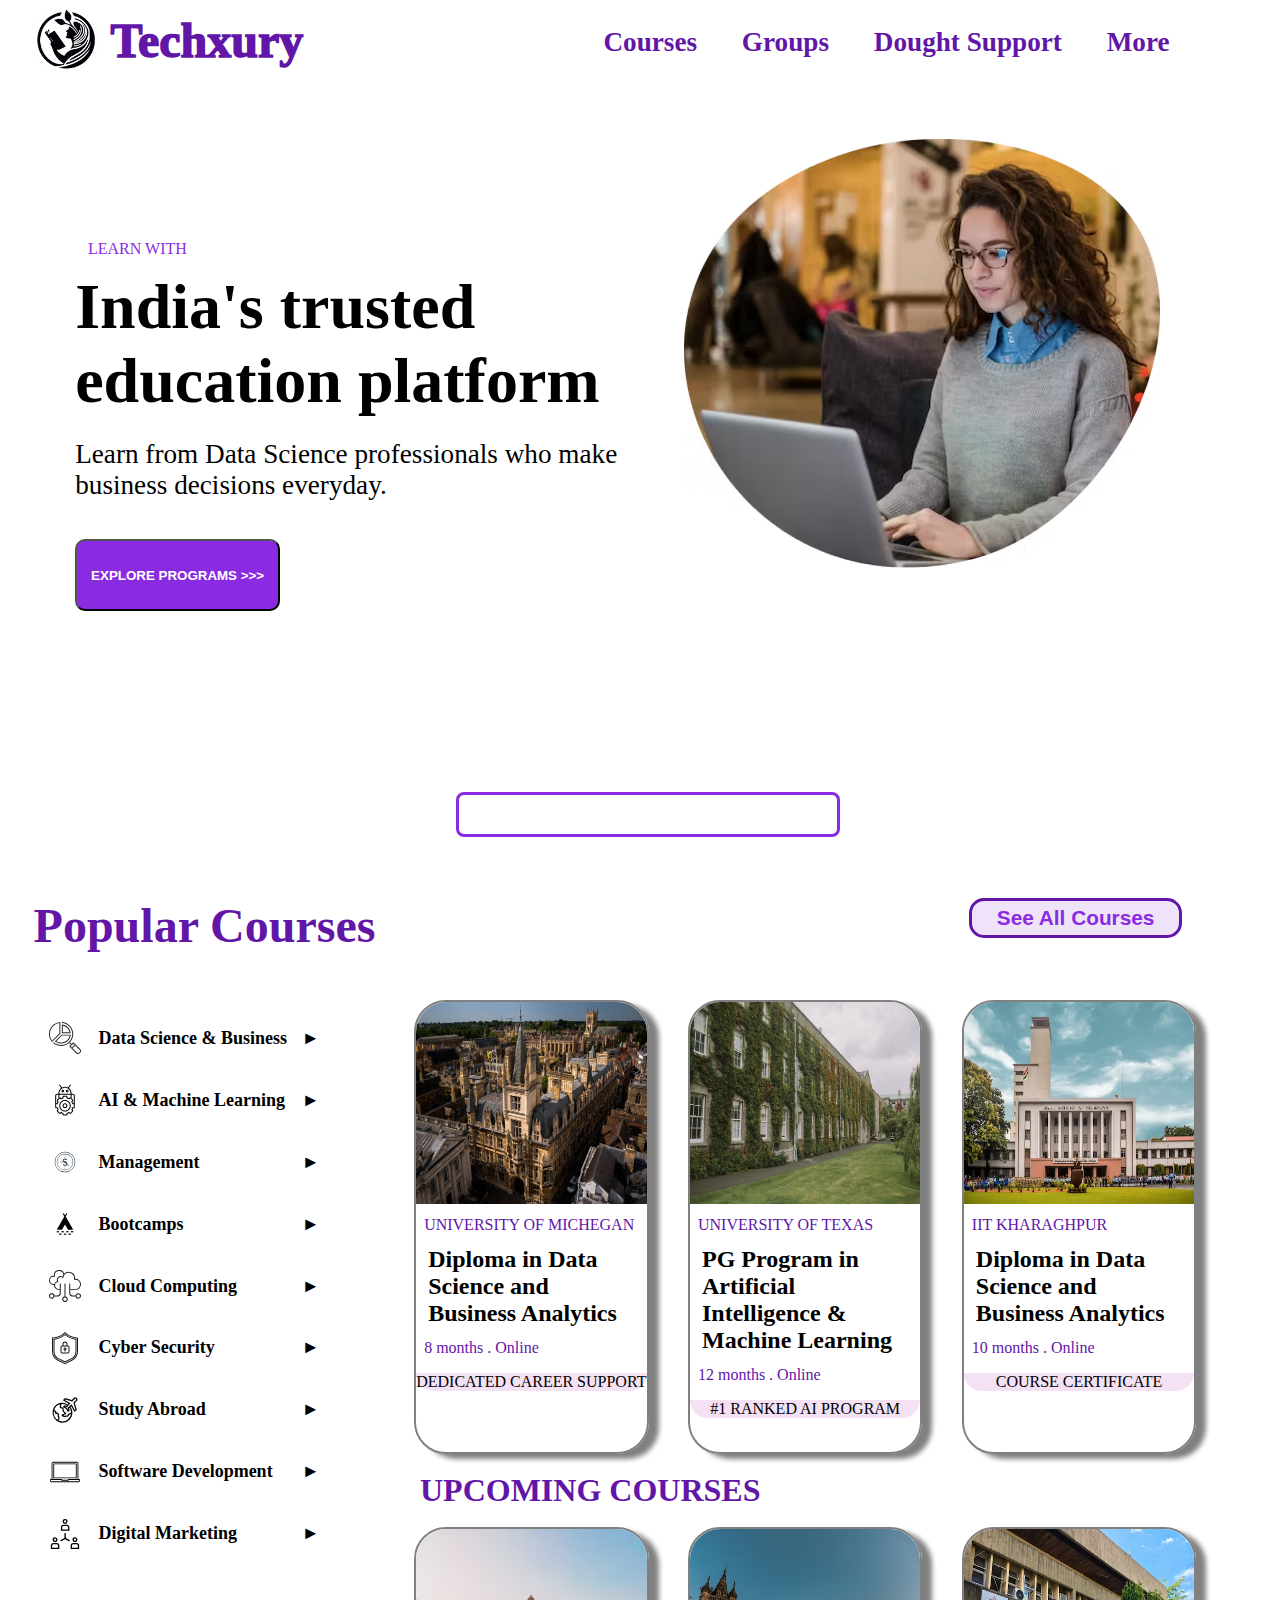
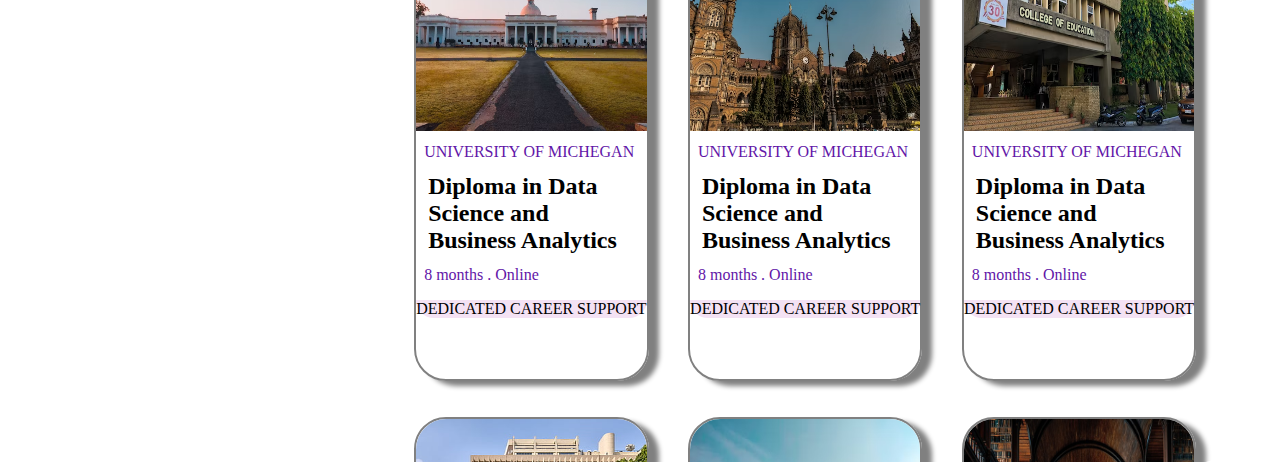
==== index.html @ 31cb226d "make header and body" ====
<!DOCTYPE html>
<html lang="en">
<head>
    <meta charset="UTF-8">
    <meta name="viewport" content="width=device-width, initial-scale=1.0">
    <title>Document</title>
    <link rel="stylesheet" href="./style.css">
</head>
<body>
    <header>

        <div class="navibox">
            <div class="navileft">
                <img src="./images/final LOGO (TECHXURY).png" alt="">
                <div class="comname">Techxury</div>
            </div>
            <div class="naviright">
                <div>Courses</div>
                <div>Groups</div>
                <div>Dought Support</div>
                <div>More</div>
            </div>
        </div>

        <section class="bannerbox" >
            <img src="./images/bannerph1.png" alt="">
            <div class="smallhead">LEARN WITH</div>
            <div class="headcontainer">
                <div class="bannerhead1">India's trusted</div>
                <div class="bannerhead2">education platform</div>
            </div>
            <div class="subheadcontainer">
                <div class="bannertext1">Learn from Data Science professionals who make </div>
                <div class="bannertext2">business decisions everyday.</div>
            </div>

            <button type="button">EXPLORE PROGRAMS >>></button>
        </section>
        <input type="search" name="search" id="search">


    </header>
    <main>

        <div class="bodyheadbox">
            <div class="bodyheadleft">Popular Courses</div>
            <button class="allcoursebutton">See All Courses</button>
        </div>

        <div class="coursecontainerbox">
            <div class="coursenavbox">
                <div class="navboxes firstnavbox">
                    <img src="./images/reshot-icon-analytics-VP8XZLCHKB.svg" alt="">
                    <div class="navname">Data Science & Business </div>
                    <div class="arrow">►</div>
                </div>
                <div class="navboxes">
                    <img src="./images/reshot-icon-android-U8RQTG76K3.svg" alt="">
                    <div class="navname">AI & Machine Learning</div>
                    <div class="arrow">►</div>
                </div>
                <div class="navboxes">
                    <img src="./images/reshot-icon-management-J92FQBN5RC.svg" alt="">
                    <div class="navname">Management</div>
                    <div class="arrow">►</div>
                </div>
                <div class="navboxes">
                    <img src="./images/reshot-icon-camp-8H95Q6STYX.svg" alt="">
                    <div class="navname">Bootcamps</div>
                    <div class="arrow">►</div>
                </div>
                <div class="navboxes">
                    <img src="./images/reshot-icon-cloud-connection-UHNXJLYV67.svg" alt="">
                    <div class="navname">Cloud Computing</div>
                    <div class="arrow">►</div>
                </div>
                <div class="navboxes">
                    <img src="./images/reshot-icon-locked-shield-EXRAHZBMD6.svg" alt="">
                    <div class="navname">Cyber Security</div>
                    <div class="arrow">►</div>
                </div>
                <div class="navboxes">
                    <img src="./images/reshot-icon-travel-abroad-UHRQ52YDG4.svg" alt="">
                    <div class="navname">Study Abroad</div>
                    <div class="arrow">►</div>
                </div>
                <div class="navboxes">
                    <img src="./images/reshot-icon-laptop-Y6XNMWGB8C.svg" alt="">
                    <div class="navname">Software Development</div>
                    <div class="arrow">►</div>
                </div>
                <div class="navboxes">
                    <img src="./images/reshot-icon-affiliate-marketing-LBRESWHDJV.svg" alt="">
                    <div class="navname">Digital Marketing</div>
                    <div class="arrow">►</div>
                </div>
            </div>
            <div class="coursecontainer">
                <div class="courserow1">
                    <div class="course">
                        <img src="./images/democourse2.jpg" alt="">
                        <div class="uniname">UNIVERSITY OF MICHEGAN</div>
                        <div class="coursename">Diploma in Data Science and Business Analytics</div>
                        <div class="coursetime">8 months . Online</div>
                        <div class="specialtext">DEDICATED CAREER SUPPORT</div>
                    </div>
                    <div class="course">
                        <img src="./images/democourse3.jpg" alt="">
                        <div class="uniname">UNIVERSITY OF TEXAS</div>
                        <div class="coursename">PG Program in Artificial Intelligence & Machine Learning</div>
                        <div class="coursetime">12 months . Online</div>
                        <div class="specialtext">#1 RANKED AI PROGRAM</div>
                    </div>
                    <div class="course">
                        <img src="./images/democourse5.avif" alt="">
                        <div class="uniname">IIT KHARAGHPUR</div>
                        <div class="coursename">Diploma in Data Science and Business Analytics</div>
                        <div class="coursetime">10 months . Online</div>
                        <div class="specialtext">COURSE CERTIFICATE</div>
                    </div>
                </div>
                <div class="upcoming">UPCOMING COURSES</div>
                <div class="courserow2">
                    <div class="course">
                        <img src="./images/democourse6.avif" alt="">
                        <div class="uniname">UNIVERSITY OF MICHEGAN</div>
                        <div class="coursename">Diploma in Data Science and Business Analytics</div>
                        <div class="coursetime">8 months . Online</div>
                        <div class="specialtext">DEDICATED CAREER SUPPORT</div>
                    </div>
                    <div class="course">
                        <img src="./images/democourse7.avif" alt="">
                        <div class="uniname">UNIVERSITY OF MICHEGAN</div>
                        <div class="coursename">Diploma in Data Science and Business Analytics</div>
                        <div class="coursetime">8 months . Online</div>
                        <div class="specialtext">DEDICATED CAREER SUPPORT</div>
                    </div>
                    <div class="course">
                        <img src="./images/democourse8.avif" alt="">
                        <div class="uniname">UNIVERSITY OF MICHEGAN</div>
                        <div class="coursename">Diploma in Data Science and Business Analytics</div>
                        <div class="coursetime">8 months . Online</div>
                        <div class="specialtext">DEDICATED CAREER SUPPORT</div>
                    </div>
                </div>
                <div class="courserow3">
                    <div class="course">
                        <img src="./images/democourse9.jpg" alt="">
                        <div class="uniname">UNIVERSITY OF MICHEGAN</div>
                        <div class="coursename">Diploma in Data Science and Business Analytics</div>
                        <div class="coursetime">8 months . Online</div>
                        <div class="specialtext">DEDICATED CAREER SUPPORT</div>
                    </div>
                    <div class="course">
                        <img src="./images/democourse10.avif" alt="">
                        <div class="uniname">UNIVERSITY OF MICHEGAN</div>
                        <div class="coursename">Diploma in Data Science and Business Analytics</div>
                        <div class="coursetime">8 months . Online</div>
                        <div class="specialtext">DEDICATED CAREER SUPPORT</div>
                    </div>
                    <div class="course">
                        <img src="./images/democourse1.jpg" alt="">
                        <div class="uniname">UNIVERSITY OF MICHEGAN</div>
                        <div class="coursename">Diploma in Data Science and Business Analytics</div>
                        <div class="coursetime">8 months . Online</div>
                        <div class="specialtext">DEDICATED CAREER SUPPORT</div>
                    </div>
                </div>
            </div>
        </div>
        
    </main>
    <footer></footer>
</body>
</html>
---- style.css ----
.navibox{
    display: flex;
    position: relative;
     
}
body{
    
}
:root{
    --mypurple:  rgb(98, 22, 168);
}

header{
    color: rgb(98, 22, 168);
    position: relative;
    margin-bottom: 135px;
}
.navileft,.naviright{
    display: flex;
}
.navileft{
    gap: 1vw;
    margin-left: 2vw;
    
}
.comname{
    align-self: center;
    font-size: 3rem;
    font-weight: 1000;
}

.naviright{
    gap: 3.5vw;
    position: absolute;
    top: 1.5vw;
    right: 8vw;
    font-size: 1.7rem;
    font-weight: 600;

    

}
.navileft>img{
    width: 5vw;
}

section>img{
    position: absolute;
    top: 4vw;
    right: 8vw;
}
.bannerbox{
    width: 98%;
    height: 75vh;
    color: black; 
    margin: 1rem 1rem;
    position: relative;
    display: flex;
    flex-direction: column;
    justify-content: center;
}
.headcontainer{
    margin-left: 4vw;
    margin-bottom: 1.6vw;

}
.subheadcontainer{
    margin-left: 4vw;
    font-size: 1.7rem;

}
.smallhead{
    margin-left: 4rem;
    margin-bottom: 1vw;
    color: blueviolet;
    
}
.smallhead:hover{
    color: blue;
}
section>button{
    margin-top: 3vw;
    margin-left: 4vw;
    width: 16vw;
    height: 8vh;
    border-radius: 10px;
    font-weight: bolder;
    color: white;
    background-color: blueviolet;
}
button:hover{
    color: white;
    background-color:  rgb(98, 22, 168);
}

.bannerhead1,.bannerhead2{
    font-size: 4rem;
    font-weight: 600;
}
#search{
    position: absolute;
    left: 35vw;
    right: 35vw;
    margin-top: 1vw;
    margin-bottom: 0.5rem;
    width: 30vw;
    height: 5vh;
    border: 3px solid blueviolet;
    border-radius: 8px;
}

.bodyheadbox{
    display: flex;
    position: relative;
}
.allcoursebutton{
    position: absolute;
    top: 0vw;
    right: 7vw;
    font-size: 1.3rem;
    font-weight: bolder;
    color: blueviolet;
    background-color: rgb(239, 227, 249);
    padding: 5px 25px;
    border-radius: 15px;
    border: 3px solid  rgb(98, 22, 168); 
}
.bodyheadleft{
    margin-left: 2vw;
    font-size: 3rem;
    font-weight: bold;
    color: var(--mypurple);

}
.coursecontainerbox{
    display: flex;
    gap: 3.5vw;
    margin-top: 1.8rem;

}
.coursenavbox{
    width: 25%;
}
.coursecontainer{
    width:65%;
    overflow-y: scroll;
    height: 120vh;
   
    border-radius: 10px;
}
.coursenavbox{
    display: flex;
    flex-direction: column;
    margin-left: 2vw;
    justify-content:flex-start;
    
}
.arrow{
    font-weight: bold;
    font-size: large;
    position: absolute;
    right: 30px;
  
}
.navboxes{
    display: flex;
    align-items: center;
    gap: 1.4vw;
    margin-left: vw;
    font-weight: bold;
    font-size: large;
    position: relative;
    padding: 15px;
    
}
.navboxes:hover{
    background-color: var(--mypurple);
    color: white;
}
.firstnavbox{
    margin-top: 2vw;
}
.navboxes>img{
    width: 2.5vw;
}
.coursecontainer{
    display: flex;
    flex-direction: column;
}
.courserow1,.courserow2,.courserow3{
    display:flex;
    justify-content:space-around;
    margin-top: 2vh;
    margin-bottom: 2vh;

}
.course{
    width: 18vw;
    height: 50vh;
    border-radius: 2rem;
    border: 2px solid grey;
    box-shadow: 10px 5px 5px grey;
}
.upcoming{
    margin-left: 2vw;
    font-size: xx-large;
    font-weight: bold;
    color: var(--mypurple)
}
.course>img{
    width: 100%;
    height: 45%;
    border-top-left-radius: 1.9rem;
    border-top-right-radius: 1.9rem;
}
.uniname,.coursetime{
    color: var(--mypurple);
    margin: 0.5em;
}
.coursename{
    font-size: 1.5em;
    font-weight: 600;
    margin: 0.5em;
}
.specialtext{
    text-align: center;
    background-color: rgba(221, 160, 221, 0.308);
    border-bottom-left-radius: 1.9rem;
    border-bottom-right-radius: 1.9rem;
    margin-top: 1em;
}
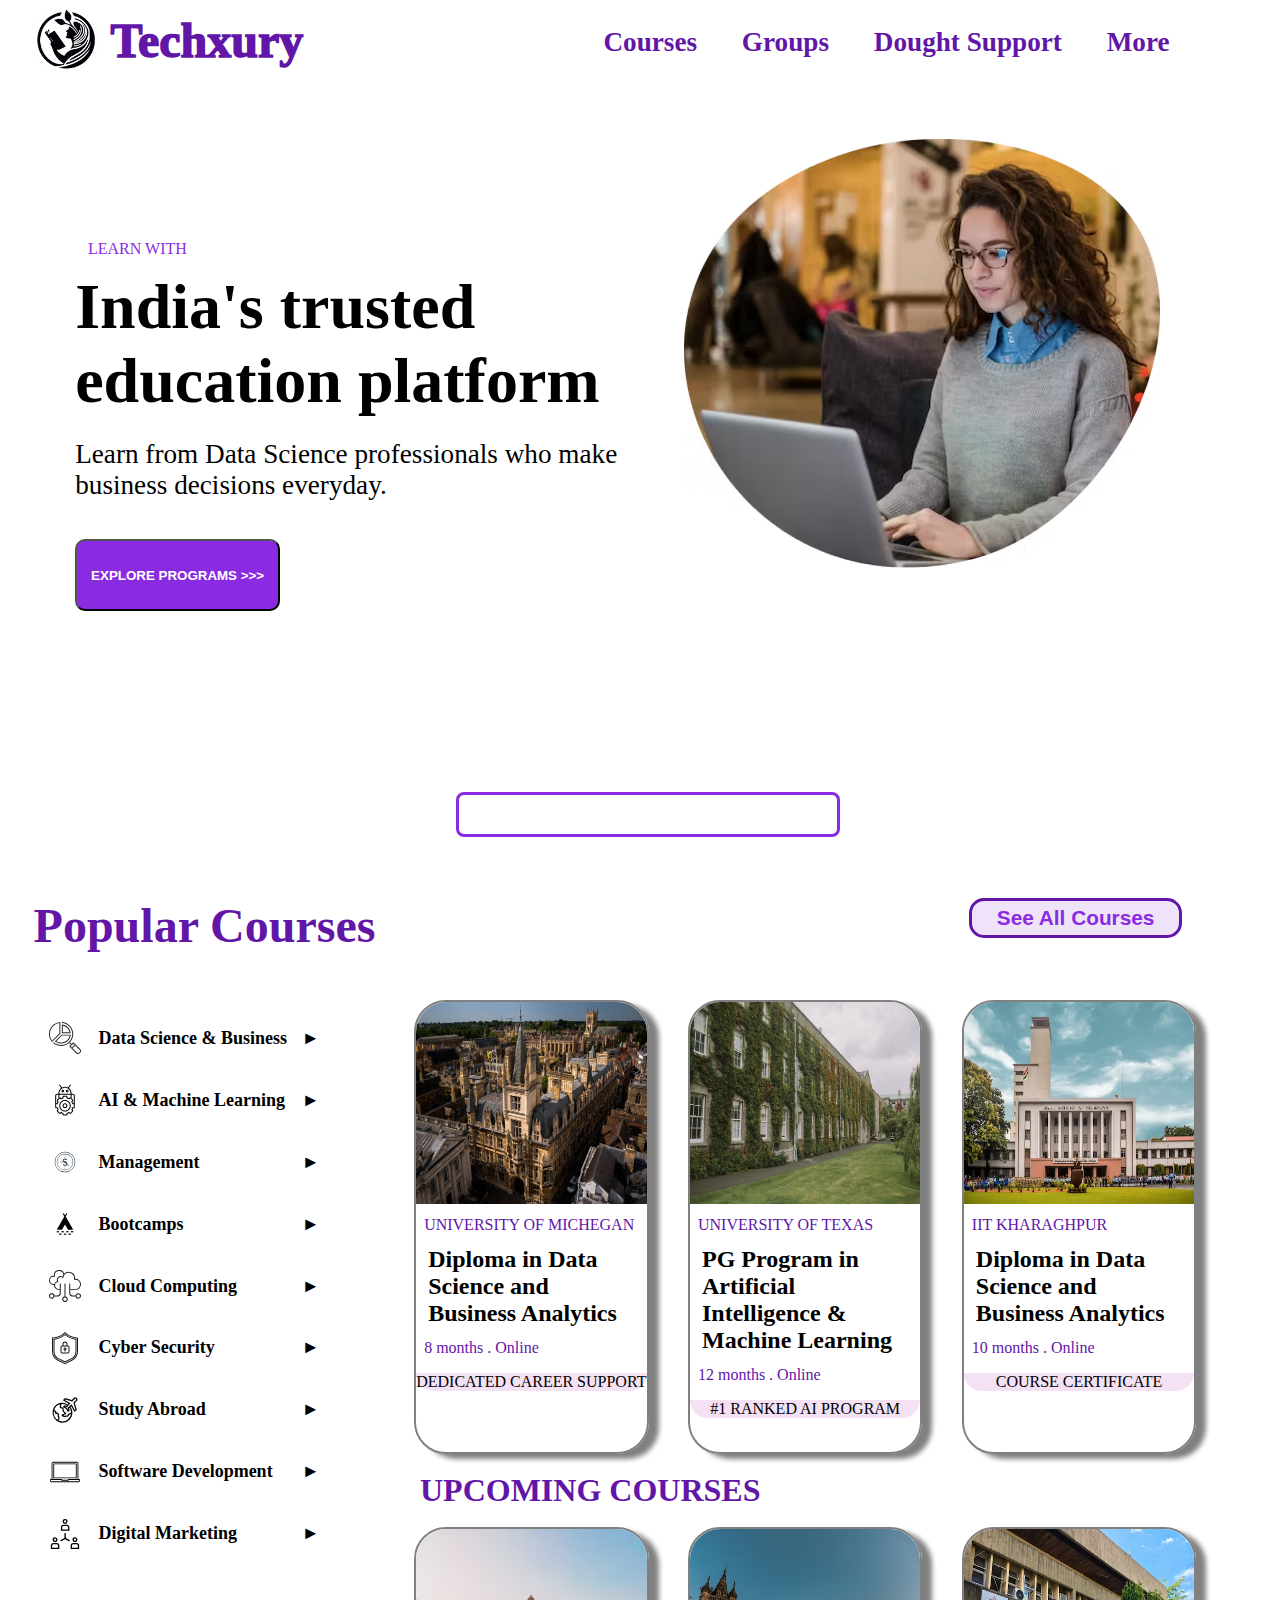
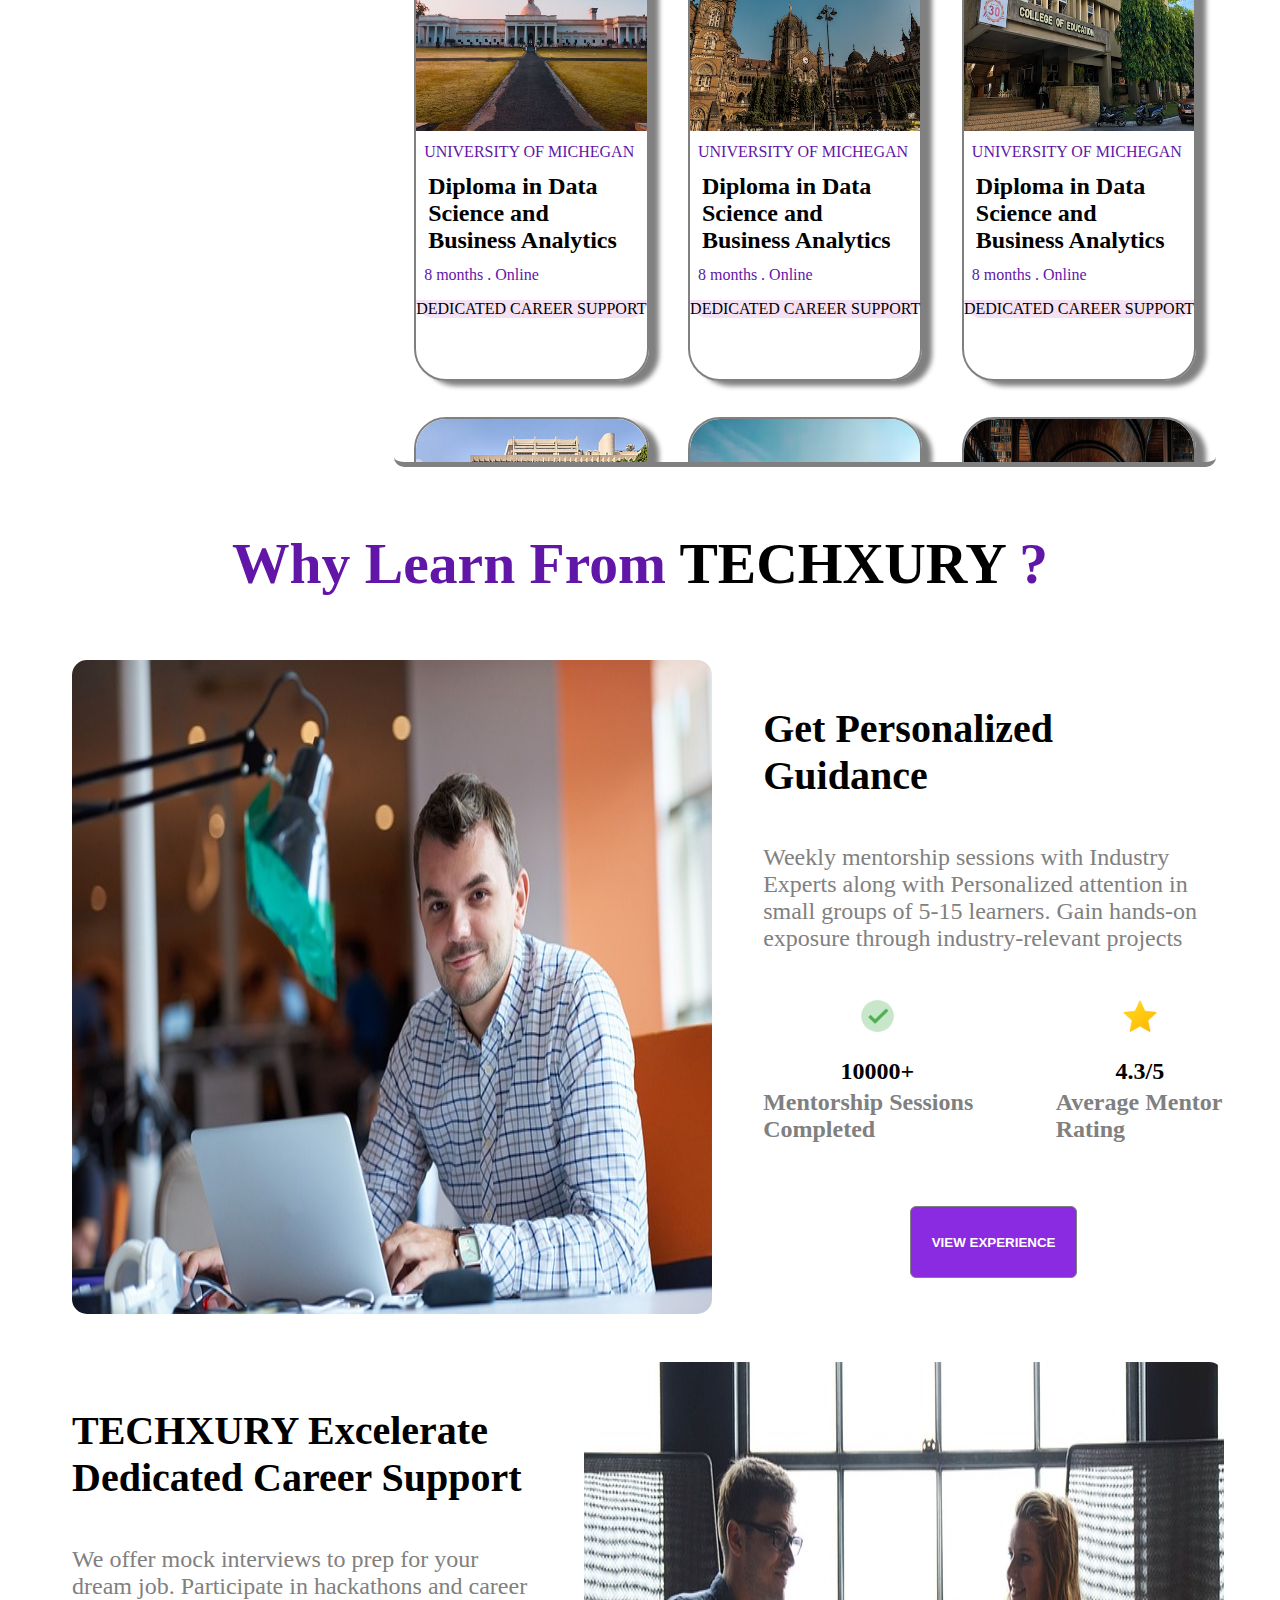
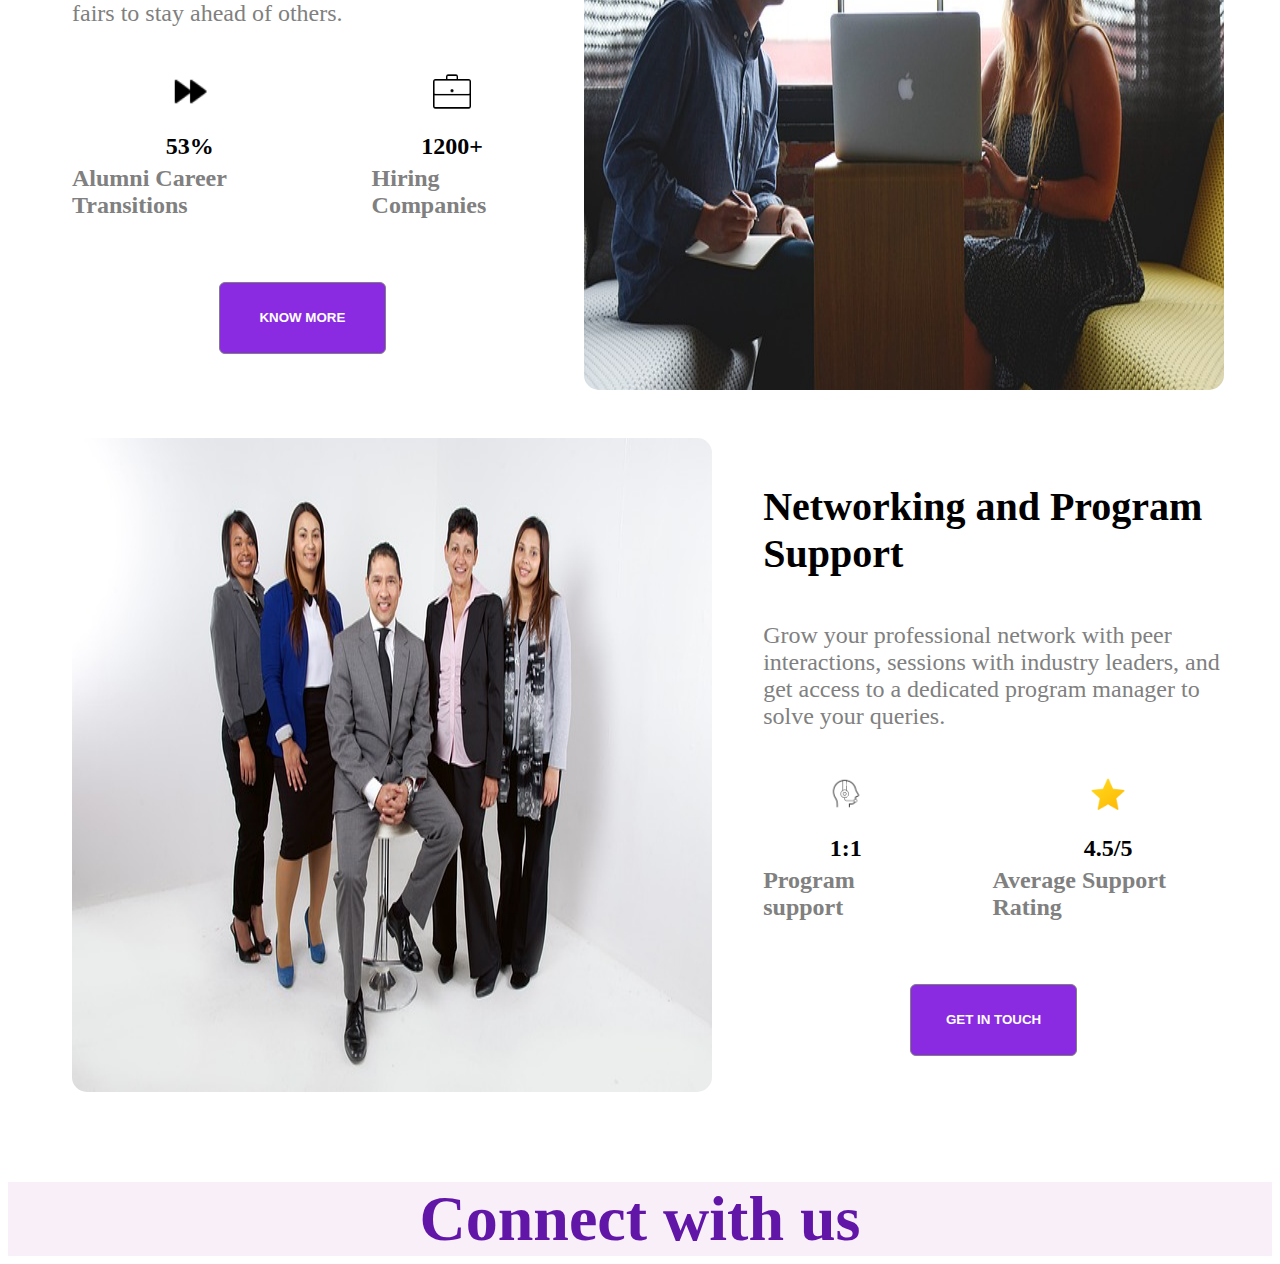
==== commit 15b81258: "add footer1" ====
--- a/index.html
+++ b/index.html
@@ -170,6 +170,79 @@
         </div>
         
     </main>
-    <footer></footer>
+    
+        <div class="siteinfohead">
+            Why Learn From <span>TECHXURY</span> ?
+        </div>
+        <div class="infoboxes">
+            <img src="./images/siteinfo1.jpg" alt="">
+            <div class="infoboxtextcontainer">
+                <div class="infomaintext">Get Personalized Guidance</div>
+                <div class="infosubtext">Weekly mentorship sessions with Industry Experts along with Personalized attention in small groups of 5-15 learners. Gain hands-on exposure through industry-relevant projects</div>
+                <div class="svgmain">
+                    <div class="svgcontainer">
+                        <img src="./images/correct.png" alt="">
+                        <div class="svgspecialtext">10000+</div>
+                        <div class="svgtext">Mentorship Sessions Completed</div>
+                    </div>
+                    <div class="svgcontainer">
+                        <img src="./images/icons8-star-48.png" alt="">
+                        <div class="svgspecialtext">4.3/5</div>
+                        <div class="svgtext">Average Mentor Rating</div>
+                    </div>
+                </div>
+                <button>VIEW EXPERIENCE</button>
+            </div>
+        </div>
+        <div class="infoboxes reverseboxes">
+            <img src="./images/siteinfo4.jpg" alt="">
+            <div class="infoboxtextcontainer">
+                <div class="infomaintext">TECHXURY Excelerate Dedicated Career Support</div>
+                <div class="infosubtext">We offer mock interviews to prep for your dream job. Participate in hackathons and career fairs to stay ahead of others.</div>
+                <div class="svgmain">
+                    <div class="svgcontainer">
+                        <img src="./images/icons8-fast-forward-30.png" alt="">
+                        <div class="svgspecialtext">53%</div>
+                        <div class="svgtext">Alumni Career Transitions</div>
+                    </div>
+                    <div class="svgcontainer">
+                        <img src="./images/briefcase.png" alt="">
+                        <div class="svgspecialtext">1200+</div>
+                        <div class="svgtext">Hiring Companies</div>
+                    </div>
+                </div>
+
+                <button>KNOW MORE</button>
+            </div>
+        </div>
+        <div class="infoboxes">
+            <img src="./images/saveinfo2.jpg" alt="">
+            <div class="infoboxtextcontainer">
+                <div class="infomaintext">Networking and Program Support</div>
+                <div class="infosubtext">Grow your professional network with peer interactions, sessions with industry leaders, and get access to a dedicated program manager to solve your queries.</div>
+                <div class="svgmain">
+                    <div class="svgcontainer">
+                        <img src="./images/support.png" alt="">
+                        <div class="svgspecialtext">1:1</div>
+                        <div class="svgtext">Program support</div>
+                    </div>
+                    <div class="svgcontainer">
+                        <img src="./images/icons8-star-48.png" alt="">
+                        <div class="svgspecialtext">4.5/5</div>
+                        <div class="svgtext">Average Support Rating</div>
+                    </div>
+                </div>
+
+                <button>GET IN TOUCH</button>
+            </div>
+        </div>
+
+    <footer>
+        <div class="footerhead">Connect with us</div>
+        <div class="footerintro"></div>
+
+    </footer>
+
+    
 </body>
 </html>--- a/style.css
+++ b/style.css
@@ -143,9 +143,9 @@
 }
 .coursecontainer{
     width:65%;
+    height: 120vh;
     overflow-y: scroll;
-    height: 120vh;
-   
+    border-bottom: 5px solid grey;
     border-radius: 10px;
 }
 .coursenavbox{
@@ -228,4 +228,100 @@
     border-bottom-left-radius: 1.9rem;
     border-bottom-right-radius: 1.9rem;
     margin-top: 1em;
-}+}
+footer{
+    margin-top: 10vh;
+}
+.siteinfohead{
+    font-size: 3.6rem;
+    text-align: center;
+    font-weight: bolder;
+    margin-bottom: 4rem;
+    margin-top: 4rem;
+    color: var(--mypurple);
+}
+span{
+    color: black;
+}
+span:hover{
+    color: black;
+    text-shadow: 0px 0px 1px blueviolet;
+}
+.infoboxes{
+    display: flex;
+    margin-left: 5vw;
+    margin-bottom: 3rem;
+    
+    gap: 4vw;
+    width: 90vw;
+}
+.reverseboxes{
+    flex-direction: row-reverse;
+}
+.infoboxes>img{
+    border-radius: 15px;
+}
+.infoboxtextcontainer{
+    display: flex;
+    flex-direction: column;
+    align-items: center;
+}
+.infomaintext{
+    font-size: 2.5rem;
+    font-weight: bold;
+    margin-bottom: 5vh;
+    margin-top: 5vh;
+}
+.infosubtext{
+    color: grey;
+    font-size: x-large;
+}
+.svgmain{
+    display: flex;
+    gap: 5vw;
+    font-size: x-large;
+    font-weight: bold;
+    color: grey;
+    margin-top: 5vh;
+}
+.infoboxtextcontainer>button{
+    width: 13vw;
+    height: 8vh;
+    border-radius: 6px;
+    font-weight: bolder;
+    color: white;
+    background-color: blueviolet;
+    border: 1px solid grey;
+    margin-top: 7vh;
+    margin-bottom: 4vh;
+}
+.infoboxtextcontainer>button:hover{
+    background-color: var(--mypurple);
+}
+.svgcontainer{
+    display: flex;
+    flex-direction: column;
+    align-items: center;
+    
+    
+}
+.svgcontainer>img{
+    width: 3vw;
+    margin-bottom: 2.5vh;
+}
+.svgspecialtext{
+    color: black;
+    margin-bottom: 0.5vh;
+}
+footer{
+    background-color: rgba(143, 12, 163, 0.067);
+}
+.footerhead{
+    font-size: 4rem;
+    font-weight: bolder;
+    color: var(--mypurple);
+    text-align: center;
+
+}
+
+
